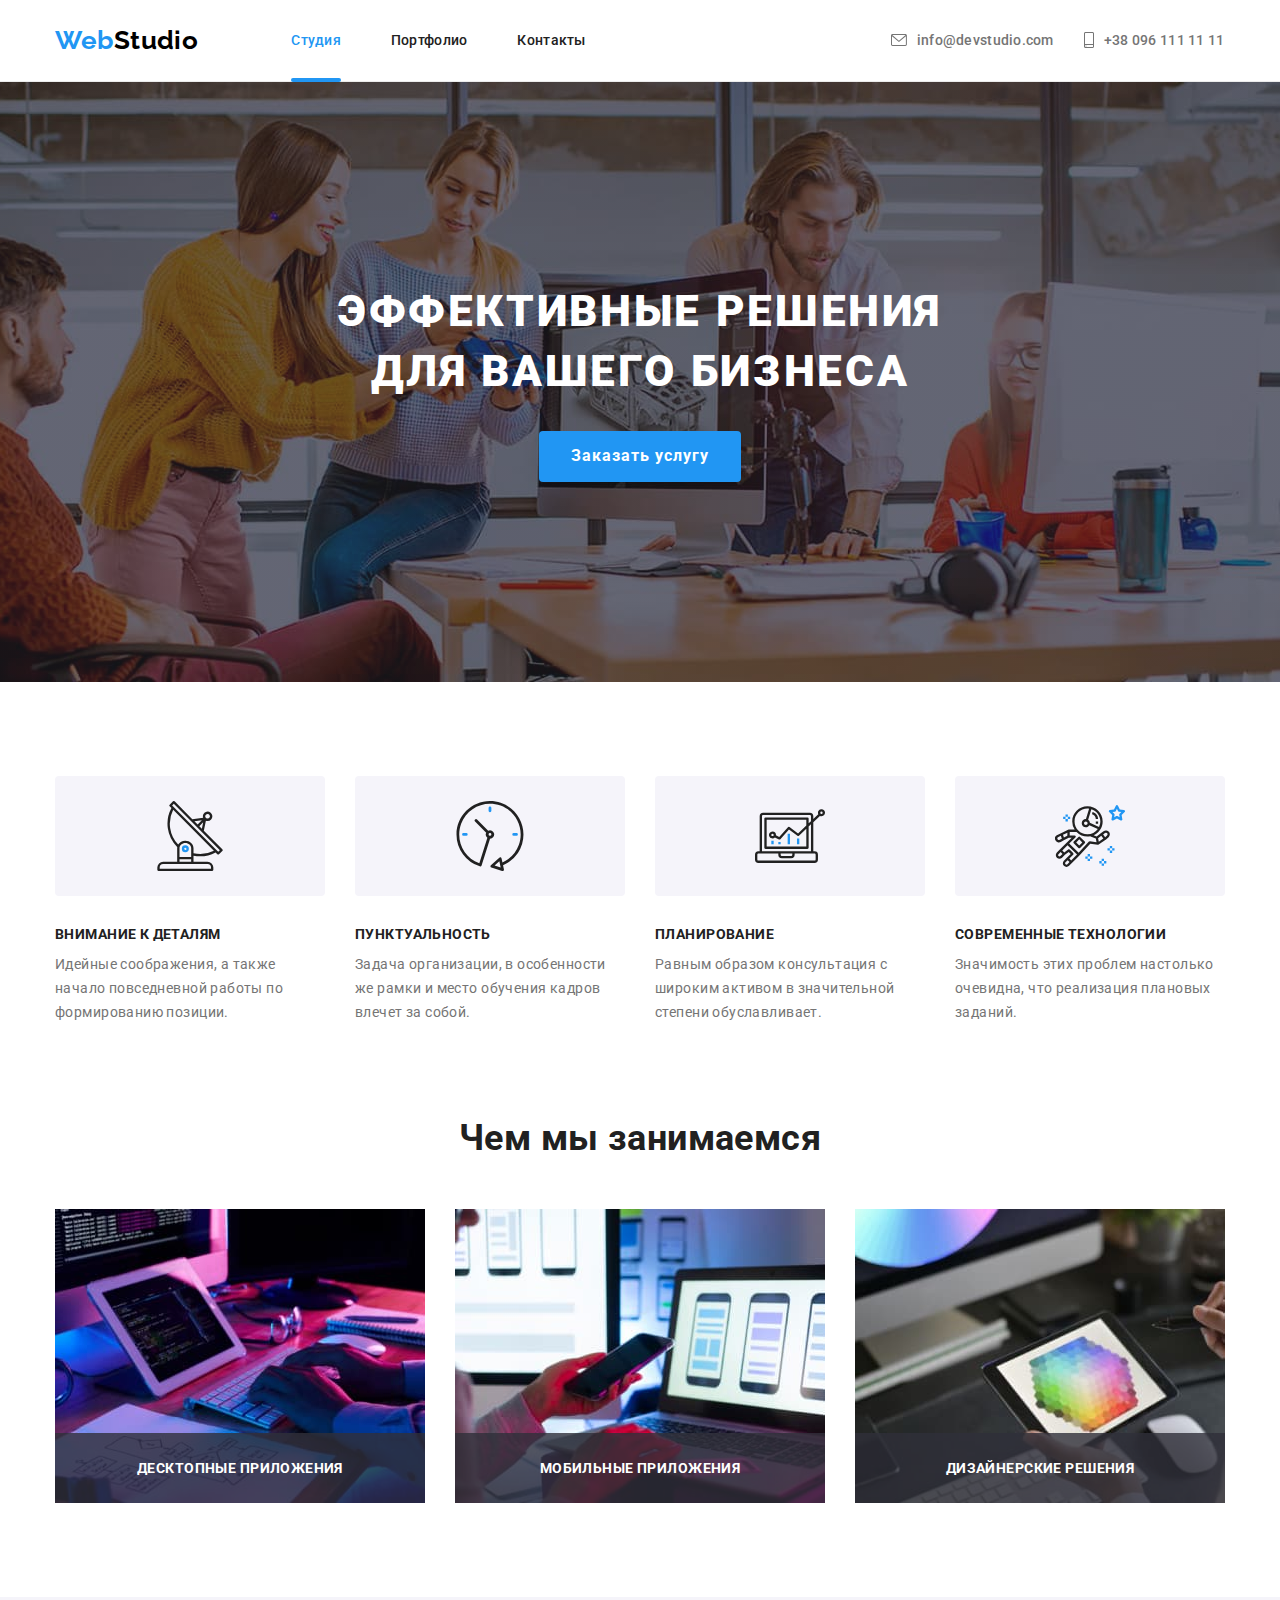
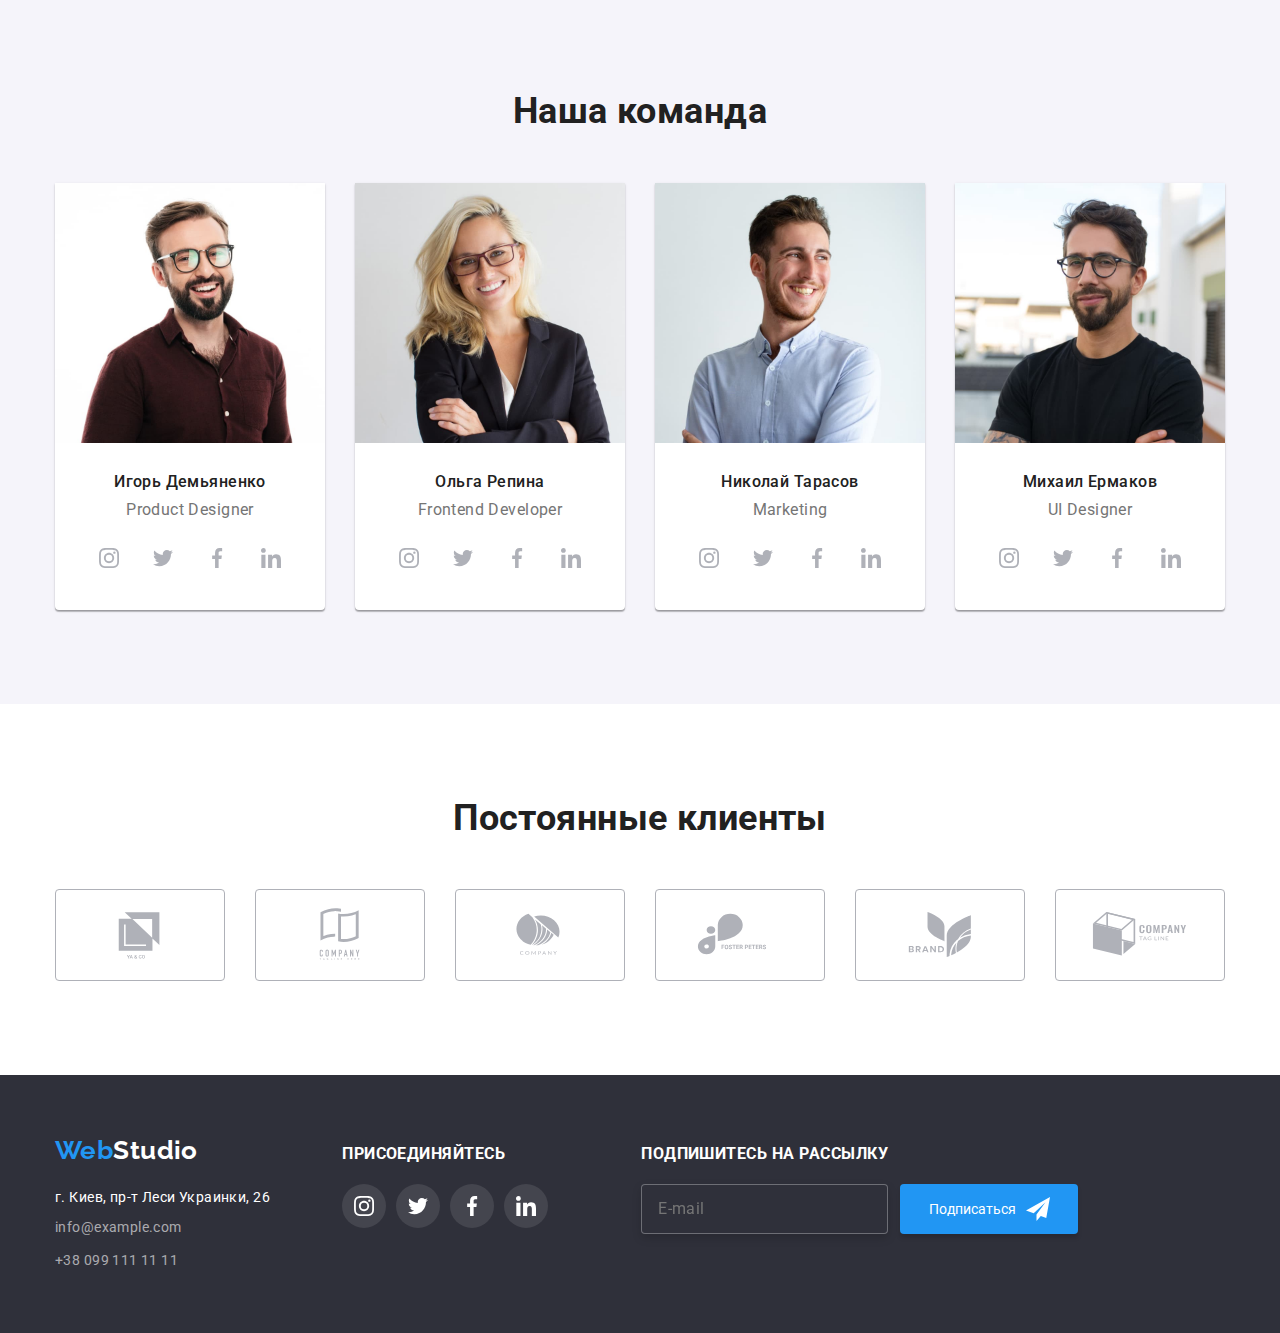
==== index.html @ 21595db0 "Додано розмітку і оформлення форм" ====
<!DOCTYPE html>
<html lang="en">

<head>
    <meta charset="UTF-8">
    <meta http-equiv="X-UA-Compatible" content="IE=edge">
    <meta name="viewport" content="width=device-width, initial-scale=1.0">
    <title>WebStudio</title>
    <link rel="preconnect" href="https://fonts.googleapis.com">
    <link rel="preconnect" href="https://fonts.gstatic.com" crossorigin>
    <link
        href="https://fonts.googleapis.com/css2?family=Raleway:wght@700&family=Roboto:wght@400;500;700;900&display=swap"
        rel="stylesheet">

    <link rel="stylesheet" href="https://cdn.jsdelivr.net/npm/modern-normalize@1.1.0/modern-normalize.min.css" />
    <link rel="stylesheet" href="./css/styles.css">
</head>

<body>
    <header class="page-heder">
        <div class="container heder">
            <nav class="main-nav">
                <a class="logo" href="./index.html" aria-label="Посилання на студію" lang="en">Web<span
                        class="studio">Studio</span></a>
                <ul class="site-nav list">
                    <li class="item studio-hover">
                        <a href="./index.html" class="link current">Студия</a>
                    </li>
                    <li class="item"><a href="./portfolio.html" class="link">Портфолио</a></li>
                    <li class="item"><a href="" class="link">Контакты</a></li>
                </ul>
            </nav>
            <div class="heder-contacts">
                <ul class="contacts list">
                    <li class="item contacts-item">
                        <div class="contact-mail">
                        <a href="mailto:info@devstudio.com" class="contacts-link">
                            <svg class="envelope" width="16" height="12">
                                <use href="./images/icons.svg#icon-envelope"></use>
                            </svg>info@devstudio.com
                        </a>
                        </div>
                     
                    </li>
                    <li class="item contacts-item">
                        <div class="contakt-phone">
                         <a href="tel:+380961111111" class="contacts-link">
                            <svg class="smartphone" width="10" height="16">
                                <use href="./images/icons.svg#icon-smartphone"></use>
                            </svg> +38 096 111 11 11
                         </a>
                        </div>
                        
                    </li>
                </ul>
            </div>
        </div>
    </header>

    <main>
        <section class="hero overlay">
            <div class="container ">
                <h1 class="hero-title">Эффективные решения для вашего бизнеса </h1>
                <button  class="hero-button" type="button" data-modal-open>Заказать услугу </button>
            </div>
        </section>
        <section class="section specialty">
            <div class="container specialty-conteiner">
                <h2 class="section-title h-hidden"> Основные критерии</h2>
                <ul class="list specialty-list">
                    <li class="specialty-item icon-antenna ">
                        <div class="specialty-icon">
                            <svg width="70" height="70">
                                <use href="./images/icons.svg#icon-antenna"></use>
                            </svg>
                        </div>
                        <h3 class="h-title">Внимание к деталям</h3>
                        <p class="p-text">Идейные соображения, а также начало повседневной работы по формированию
                            позиции.</p>
                    </li>
                    <li class="specialty-item icon-clock">
                        <div class="specialty-icon">
                            <svg width="70" height="70">
                                <use href="./images/icons.svg#icon-clock"></use>
                            </svg>
                        </div>
                        <h3 class="h-title">Пунктуальность</h3>
                        <p class="p-text">Задача организации, в особенности же рамки и место обучения кадров влечет за
                            собой.</p>
                    </li>
                    <li class="specialty-item icon-diagram">
                        <div class="specialty-icon">
                            <svg width="70" height="70">
                                <use href="./images/icons.svg#icon-diagram"></use>
                            </svg>
                        </div>
                        <h3 class="h-title">Планирование</h3>
                        <p class="p-text">Равным образом консультация с широким активом в значительной степени
                            обуславливает.</p>
                    </li>
                    <li class="specialty-item icon-astronaut">
                        <div class="specialty-icon">
                            <svg width="70" height="70">
                                <use href="./images/icons.svg#icon-astronaut"></use>
                            </svg>
                        </div>
                        <h3 class="h-title">Современные технологии</h3>
                        <p class="p-text">Значимость этих проблем настолько очевидна, что реализация плановых заданий.
                        </p>
                    </li>
                </ul>
            </div>
        </section>
        <section class="section ">
            <div class="container">
                <h2 class="section-title">Чем мы занимаемся</h2>
                <ul class="list img-list ">
                    <li class="img-item ">
                        <img class="img-label" src="./images/box1.jpg" alt="отображена работа над файлом-html" width="370">
                        <p class="label-text"> Десктопные приложения</p>
                    </li>
                    <li class="img-item ">
                        <img class="img-label" src="./images/box2.jpg"
                            alt="отображена работа с гаджетами (телефон+ноутбук)" width="370">
                        <p class="label-text"> Мобильные приложения</p>
                       
                    </li>
                    <li class="img-item ">
                        <img class="img-label" src="./images/box3.jpg" alt="на планшете отображена палитра тонов" width="370">
                        <p class="label-text"> Дизайнерские решения</p>
                    </li>
                </ul>
            </div>
        </section>
        <section class="section team">
            <div class="container">
                <h2 class="section-title">Наша команда </h2>
                <ul class="list team-list card-set">
                    <li class="team-item card-set-item">
                        <img class="team-img" src="./images/ИгорьДемьяненко.jpg" alt="team member card 1 " width="270">
                        <div class="team-card-name">
                            <h3 class="team-title">Игорь Демьяненко</h3>
                            <p class="team-text" lang="en">Product Designer</p>
                            <ul class="social-media list">
                                <li class="list social-media-item">
                                    <a class="social-media-link " href="" target="_blank" rel="noopener noreferrer" aria-label="instagram">
                                        <svg class="social-media-icon" width="20" height="20">
                                            <use href="./images/icons.svg#icon-instagram"></use>
                                        </svg>
                                    </a>
                            
                                </li>
                                <li class="list social-media-item">
                                    <a class="social-media-link " href="" target="_blank" rel="noopener noreferrer" aria-label="twitter">
                                        <svg class="social-media-icon" width="20" height="20">
                                            <use href="./images/icons.svg#icon-twitter"></use>
                                        </svg>
                                    </a>
                            
                                </li>
                                <li class="list social-media-item">
                                    <a class="social-media-link " href="" target="_blank" rel="noopener noreferrer" aria-label="facebook">
                                        <svg class="social-media-icon" width="20" height="20">
                                            <use href="./images/icons.svg#icon-facebook"></use>
                                        </svg>
                                    </a>
                                </li>
                                <li class="list social-media-item">
                                    <a class="social-media-link " href="" target="_blank" rel="noopener noreferrer" aria-label="linkedin">
                                        <svg class="social-media-icon" width="20" height="20">
                                            <use href="./images/icons.svg#icon-linkedin"></use>
                                        </svg>
                                    </a>
                                </li>
                            </ul>
                        </div>

                    </li>
                    <li class="team-item card-set-item">
                        <img class="team-img" src="./images/ОльгаРепина.jpg" alt="team member card 2" width="270">
                        <div class="team-card-name">
                            <h3 class="team-title">Ольга Репина</h3>
                            <p class="team-text" lang="en">Frontend Developer</p>
                            <ul class="social-media list">
                                <li class="list social-media-item">
                                    <a class="social-media-link " href="" target="_blank" rel="noopener noreferrer" aria-label="instagram">
                                        <svg class="social-media-icon" width="20" height="20">
                                            <use href="./images/icons.svg#icon-instagram"></use>
                                        </svg>
                                    </a>
                            
                                </li>
                                <li class="list social-media-item">
                                    <a class="social-media-link " href="" target="_blank" rel="noopener noreferrer" aria-label="twitter">
                                        <svg class="social-media-icon" width="20" height="20">
                                            <use href="./images/icons.svg#icon-twitter"></use>
                                        </svg>
                                    </a>
                            
                                </li>
                                <li class="list social-media-item">
                                    <a class="social-media-link " href="" target="_blank" rel="noopener noreferrer" aria-label="facebook">
                                        <svg class="social-media-icon" width="20" height="20">
                                            <use href="./images/icons.svg#icon-facebook"></use>
                                        </svg>
                                    </a>
                                </li>
                                <li class="list social-media-item">
                                    <a class="social-media-link " href="" target="_blank" rel="noopener noreferrer" aria-label="linkedin">
                                        <svg class="social-media-icon" width="20" height="20">
                                            <use href="./images/icons.svg#icon-linkedin"></use>
                                        </svg>
                                    </a>
                                </li>
                            </ul>
                        </div>

                    </li>
                    <li class="team-item card-set-item">
                        <img class="team-img" src="./images/НиколайТарасов.jpg" alt="team member card 3" width="270">
                        <div class="team-card-name">
                            <h3 class="team-title">Николай Тарасов</h3>
                            <p class="team-text" lang="en">Marketing</p>
                            <ul class="social-media list">
                                <li class="list social-media-item">
                                    <a class="social-media-link " href="" target="_blank" rel="noopener noreferrer" aria-label="instagram">
                                        <svg class="social-media-icon" width="20" height="20">
                                            <use href="./images/icons.svg#icon-instagram"></use>
                                        </svg>
                                    </a>
                            
                                </li>
                                <li class="list social-media-item">
                                    <a class="social-media-link " href="" target="_blank" rel="noopener noreferrer" aria-label="twitter">
                                        <svg class="social-media-icon" width="20" height="20">
                                            <use href="./images/icons.svg#icon-twitter"></use>
                                        </svg>
                                    </a>
                            
                                </li>
                                <li class="list social-media-item">
                                    <a class="social-media-link " href="" target="_blank" rel="noopener noreferrer" aria-label="facebook">
                                        <svg class="social-media-icon" width="20" height="20">
                                            <use href="./images/icons.svg#icon-facebook"></use>
                                        </svg>
                                    </a>
                                </li>
                                <li class="list social-media-item">
                                    <a class="social-media-link " href="" target="_blank" rel="noopener noreferrer" aria-label="linkedin">
                                        <svg class="social-media-icon" width="20" height="20">
                                            <use href="./images/icons.svg#icon-linkedin"></use>
                                        </svg>
                                    </a>
                                </li>
                            </ul>
                        </div>

                    </li>
                    <li class="team-item card-set-item">
                        <img class="team-img" src="./images/МихаилЕрмаков.jpg" alt="team member card 4" width="270">
                        <div class="team-card-name">
                            <h3 class="team-title">Михаил Ермаков</h3>
                            <p class="team-text" lang="en">UI Designer </p>
                            <ul class="social-media list">
                                <li class="list social-media-item">
                                    <a class="social-media-link " href="" target="_blank" rel="noopener noreferrer" aria-label="instagram">
                                        <svg class="social-media-icon" width="20" height="20">
                                            <use href="./images/icons.svg#icon-instagram"></use>
                                        </svg>
                                    </a>
                            
                                </li>
                                <li class="list social-media-item">
                                    <a class="social-media-link " href="" target="_blank" rel="noopener noreferrer" aria-label="twitter">
                                        <svg class="social-media-icon" width="20" height="20">
                                            <use href="./images/icons.svg#icon-twitter"></use>
                                        </svg>
                                    </a>
                            
                                </li>
                                <li class="list social-media-item">
                                    <a class="social-media-link " href="" target="_blank" rel="noopener noreferrer" aria-label="facebook">
                                        <svg class="social-media-icon" width="20" height="20">
                                            <use href="./images/icons.svg#icon-facebook"></use>
                                        </svg>
                                    </a>
                                </li>
                                <li class="list social-media-item">
                                    <a class="social-media-link " href="" target="_blank" rel="noopener noreferrer" aria-label="linkedin">
                                        <svg class="social-media-icon" width="20" height="20">
                                            <use href="./images/icons.svg#icon-linkedin"></use>
                                        </svg>
                                    </a>
                                </li>
                            </ul>
                        </div>

                    </li>
                </ul>
            </div>
        </section>
        <section class="section">
            <div class="container">
                <h2 class="section-title title-clients">Постоянные клиенты</h2>
                <ul class="clients">
                    <li class="list clients-items">
                        <svg class="clients-icon" width="106" height="60">
                            <use href="./images/icons.svg#icon-logo"></use>
                        </svg>
                    </li>
                    <li class="list clients-items">
                        <svg class="clients-icon" width="106" height="60">
                            <use href="./images/icons.svg#icon-logo-1"></use>
                        </svg>
                    </li>
                    <li class="list clients-items">
                        <svg class="clients-icon" width="106" height="60">
                            <use href="./images/icons.svg#icon-logo-2"></use>
                        </svg>
                    </li>
                    <li class="list clients-items">
                        <svg class="clients-icon" width="106" height="60">
                            <use href="./images/icons.svg#icon-logo-3"></use>
                        </svg>
                    </li>
                    <li class="list clients-items">
                        <svg class="clients-icon" width="106" height="60">
                            <use href="./images/icons.svg#icon-logo-4"></use>
                        </svg>
                    </li>
                    <li class="list clients-items">
                        <svg class="clients-icon" width="106" height="60">
                            <use href="./images/icons.svg#icon-logo-6"></use>
                        </svg>
                    </li>
                </ul>
            </div>
        
        </section>
    </main>
    <footer class="page-footer">
        <div class="container container-footer">
            <div class="address-container">
                <a class="logo footer-logo" href="./index.html" aria-label="Посилання на студію" lang="en">Web<span
                        class="footer-studio">Studio</span></a>
                <address class="address-text">
                    <div class="address-box">
                        <ul class="list">
                            <li class="google-address">
                                <a href="https://www.google.com.ua/maps/place/бул.+Леси+Украинки,+26,+Киев,+Украина"
                                    class="address-link">г.
                                    Киев, пр-т Леси
                                    Украинки, 26</a>
                            </li>
                            <li class="mail-adress"><a href="mailto:info@example.com " class="link-footer">info@example.com</a>
                            </li>
                            <li class="tel-number"><a href="tel:+380991111111" class="link-footer"> +38 099 111 11 11 </a></li>
                        </ul>
                    </div>
                
                </address>
            </div>
           
            <div class="social">
                <h3 class="title">присоединяйтесь</h3>
                <ul class="social-media list">
                    <li class="list social-media-item">
                        <a class="social-media-link social-footer link" href="" target="_blank" rel="noopener noreferrer" aria-label="instagram">
                            <svg class="social-icon" width="20" height="20">
                                <use href="./images/icons.svg#icon-instagram"></use>
                            </svg>
                        </a>
                
                    </li>
                    <li class="list social-media-item">
                        <a class="social-media-link social-footer link" href="" target="_blank" rel="noopener noreferrer" aria-label="twitter">
                            <svg class="social-icon" width="20" height="20">
                                <use href="./images/icons.svg#icon-twitter"></use>
                            </svg>
                        </a>
                
                    </li>
                    <li class="list social-media-item">
                        <a class="social-media-link social-footer link" href="" target="_blank" rel="noopener noreferrer" aria-label="facebook">
                            <svg class="social-icon" width="20" height="20">
                                <use href="./images/icons.svg#icon-facebook"></use>
                            </svg>
                        </a>
                    </li>
                    <li class="list social-media-item">
                        <a class="social-media-link social-footer link" href="" target="_blank" rel="noopener noreferrer" aria-label="linkedin">
                            <svg class="social-icon" width="20" height="20">
                                <use href="./images/icons.svg#icon-linkedin"></use>
                            </svg>
                        </a>
                    </li>
                </ul>
            
            </div>

            <div class="subscription">
            <div class="input-mail">
                <h3 class="e-mail-input"> Подпишитесь на рассылку</h3>
                <label  for="email"></label>
                <input class="mail-in" type="email" placeholder="E-mail">
            </div>
            <button class="btn-send" type="submit">Подписаться<svg class="svg-send" width="24" height="24">
                    <use href="./images/icons.svg#icon-icon-send"></use>
                </svg></button>
            </div>
            </div>
           
       
    </footer>

    <!--модальне вікно-->
    <div class="backdrop is-hidden" data-modal>
        <div class="modal">
            <button  class="modal-close-btn" type="button" data-modal-close>
                <svg class="close-btn" width="11" height="11">
                    <use href="./images/icons.svg#icon-close"></use>
                </svg>
            </button>

            <form class="application_form">
             <strong class="slogan">Оставьте свои данные, мы вам перезвоним</strong>
             <div class="contact_box">
                <div class="name data">
                    <label class="text-label" for="name" >Имя</label>
                    <input class="inputs" type="text" name="name" id="name">
                    <svg class="contacts-svg" width="12px" height="12px">
                        <use href="./images/icons.svg#icon-vector-name"></use>
                    </svg>
                </div>
                <div class="tel data">
                    <label class="text-label" for="tel">Телефон</label>
                    <input class="inputs" type="tel" name="phone_number" id="tel">
                    <svg class="contacts-svg" width="13px" height="13px">
                        <use href="./images/icons.svg#icon-vector-tel"></use>
                    </svg>
                </div>
                <div class="email data">
                    <label class="text-label" for="email">Почта</label>
                    <input class="inputs" type="email" name="email" id="email">
                    <svg class="contacts-svg" width="15px" height="12px">
                        <use href="./images/icons.svg#icon-vector-mail"></use>
                    </svg>
                </div>
                <div class="coment data">
                    <label class="text-label" for="coment">Комментарий</label>
                    <textarea class="inputs input-coment" type="text" name="coment" id="coment" cols="0" rows="0" placeholder="Введите текст"></textarea>
                </div>
             </div>
            
            <div class="checkbox">
            <input class="checkbox-input visually-hidden" type="checkbox" 
                   name="checkbox" id="checkbox" checked>
            <span class="checkbox-custom">
            <svg class="checkbox-icon" width="11px" height="8px" >
                <use href="./images/icons.svg#icon-vector-check"></use>
            </svg>
            </span>
            <label class="text-check" for="checkbox">Соглашаюсь с рассылкой и принимаю 
                          <a class="check-link" href="">Условия договора</a> 
            </label>
            </div>
             
             <button class="button-submit" type="submit">Отправить</button>
            </form>
                
            
        </div>
    </div>

    <script src="./js/modal.js"></script>
</body>

</html>
---- css/styles.css ----
/*цвет основного текста #212121*/
/*цвет вторичного текста #757575;*/
/* цвет кнопок акцент #2196F3*/
/* цвет белый, герой, кнопки #FFFFFF*/

:root {
    --primary-text-color: #757575;
    --title-text-color: #212121;
    --accent-color: #2196F3;
    --background-site-color:#E5E5E5;
    --background-heder-color: #FFFFFF;
    --footer-color:#2F303A;
    --background-section-color: #F5F4FA;
    --color-contacts-address: rgba(255, 255, 255, 0.6);
    --color-logo-Studio: #000000;
    --hover-hero-button-color:#188CE8;
    --portfolio-card-title-color:#EEEEEE;
    --icon-color:#AFB1B8;
    --items: 4;
    --indent: 30px;
    --hero-color:#C4C4C4;
    --background-label-color: rgba(47, 48, 58, 0.8 );

    --anim-slow: 250ms cubic-bezier(0.4, 0, 0.2, 1);
}


 /*Body*/

body {
    color:var(--primary-text-color);
    font-family: Roboto, sans-serif; 
    letter-spacing: 0.03em;
    font-size: 14px;
}
/*reset*/

h1, h2, h3, p{
 margin: 0;
}
.list {
    list-style: none;
    margin: 0;
    padding: 0;
}
img {
    display: block;
    max-width: 100%;
    height: auto;
}

/*сітка із застосуванням flex-box*/

.card-set {
    display: flex;
    flex-wrap: wrap;
    margin: calc(-1 * var(--indent) / 2);
}

.card-set-item {
    flex-basis: calc((100% - var(--indent) * var(--items)) / var(--items));
    margin: calc(var(--indent) / 2);
    transition: box-shadow var(--anim-slow);
}

a {
    text-decoration: none;
    transition: box-shadow var(--anim-slow);
}

.container {
    width: 1200px;
    padding-left: 15px;
    padding-right: 15px;
    margin-left: auto;
    margin-right: auto;
}

/* visually-hidden hide elements */
.visually-hidden {
    position: absolute;
    white-space: nowrap;
    width: 1px;
    height: 1px;
    overflow: hidden;
    border: 0;
    padding: 0;
    clip: rect(0 0 0 0);
    clip-path: inset(50%);
    margin: -1px;
}

/*heder*/
.page-heder {
    border-bottom: 1px solid #ECECEC;  
    display: block;
}
/*nav*/
.heder, .main-nav {
    display: flex;
    align-items: center;
    justify-content: center;
}

.logo {
    font-family: Raleway, sans-serif;
    font-weight: 700;
    font-size: 26px;
    line-height: 1.2;
    color: var(--accent-color);
    padding-top:  24px;
    padding-bottom: 24px;

    transition: color var(--anim-slow);

}
.studio {
    color: var(--color-logo-Studio);
}

.logo:hover, 
.logo:focus {
color: var(--accent-color);
}

.site-nav, .contacts {
    display: flex;
    align-items: center;
}

.site-nav {
    margin-left: 93px;
    flex-basis: 294px;
}
.site-nav .link,
.contacts .contacts-link{
display: flex;
align-items: center;
justify-content: center;
padding-top: 32px;
padding-bottom: 32px;
font-weight: 500;
font-size: 14px;
line-height: 1.2;
letter-spacing: 0.02em;
}

.site-nav .link{
color: var(--title-text-color);
} 

.site-nav .item:not(:last-child)
{margin-right: 50px;
}

.site-nav .link.current,
.site-nav a:hover,
.site-nav a:focus {
color: var(--accent-color);
}

.studio-hover{
    display: flex;
    align-items: center;
    color: var(--accent-color);
    position: relative;
}

.studio-hover::after {
    display: inline-block;
    position: absolute;
    content: "";
    bottom: -1px;
    left: 0;
    border-radius: 2px;
    width: 100%;
    height: 4px;
    background-color: var(--accent-color);
}


.heder-contacts {
    display: flex;
    align-items: center;
}
.contacts {
    margin-left: 305px;
  
}


.contacts .item:not(:last-child){
margin-right: 30px;
}

.contacts-link {
    color: var(--primary-text-color);

    transition: color var(--anim-slow);
}

.contacts-link:hover,
.contacts-link:focus
 {
    color:var(--accent-color);
}

.envelope,
.smartphone {
    margin-right: 10px;
    fill: currentColor;
}

/*main*/

/*section*/
.section {
    margin: 0px; 
    padding-top: 94px;
    padding-bottom: 94px;
}

/*hero section*/

.hero { 
   background-color: var(--hero-color);
   text-align: center;
   padding: 200px 0;
}
   .overlay{ 
   max-width: 1600px;
   margin-left: auto;
   margin-right: auto;
   background-image: linear-gradient(rgba(47, 48, 58, 0.4), rgba(47, 48, 58, 0.4)),url(../images/img-hero/Img-hero.jpg); 
   background-repeat:no-repeat;
   background-position: center;
   background-size:cover;

}

.hero-title {
    color: var(--background-heder-color);
    font-weight: 900;
    font-size: 44px;
    line-height: 1.36;
    letter-spacing: 0.06em;
    text-transform: uppercase;
    width: 696px;
    margin-left: 237px;
   } 

.hero-button {
    color: var(--background-heder-color);
    background-color: var(--accent-color);
    border: 0;
    font-weight: 700;
    font-size: 16px;
    line-height: 1.9;
    letter-spacing: 0.06em;
    cursor: pointer;
    font-family: inherit;
    border-radius: 4px;
    padding: 10px 32px;
    margin-top: 30px;
    box-shadow: 0px 4px 4px rgba(0, 0, 0, 0.15);

    transition: color var(--anim-slow), background-color var(--anim-slow);
    
}

.hero-button:hover,
.hero-button:focus {
 background-color: var(--hover-hero-button-color);
 color: var(--background-heder-color);
}
/*section #2*/
.specialty {
    padding-bottom: 0;
}
.specialty-list {
    display: flex;
}
.specialty-icon{
 content: "";
 height: 120px;
 margin-bottom: 30px;
 display: flex;
 align-items: center;
 justify-content: center;
 background-size: contain;
 background-repeat: no-repeat;
 background-position: center;
 background-color: var(--background-section-color);
 border-radius: 4px;
}

.specialty-list .specialty-item:not(:last-child),
.img-list .img-item:not(:last-child) {
    margin-right: 30px;
}

.specialty-item {
    flex-basis: 270px;
}

.section-title{
    font-weight: 700;
    font-size: 36px;
    line-height: 1.14;
    text-align: center;
    margin-bottom: 50px;
}

.h-hidden {
    display: none;
    opacity: 0;
}

.h-title {
    font-weight: 700;
    font-size: 14px;
    line-height: 1.2;
    text-transform: uppercase;
    margin-bottom: 10px;
}
.section-title, .h-title, 
.team-title {
    color: var(--title-text-color);
}

.p-text {
    font-size: 14px;
    line-height: 1.71;
}

/*section#3*/

.img-list {
    display: flex;
    align-items: center; 
}
 .img-item{
    position: relative;
}

.label-text {
    position: absolute;
    bottom: 0;
    padding: 27px 0;
    width: 100%;
    font-weight: 700;
  
    text-align: center;
    letter-spacing: 0.03em;
    text-transform: uppercase;
    color: var(--background-heder-color);  
    background-color: var(--background-label-color);
}

/*section team*/

.team {
 background-color: var(--background-section-color);
}
.team-list {
    flex-basis: 270px;

}
.team-item {
    box-shadow: 0px 1px 3px rgba(0, 0, 0, 0.12), 0px 1px 1px rgba(0, 0, 0, 0.14), 0px 2px 1px rgba(0, 0, 0, 0.2);
    border-radius: 0px 0px 4px 4px;
    background-color: var(--background-heder-color);
}

.team-card-name {
    padding: 30px 0;
    text-align: center;
}

.team-title {
    font-weight: 500;
    font-size: 16px;
    line-height: 1.18;
    margin-bottom: 10px;
}

.team-text {
    font-size: 16px;
    line-height: 1.18; 
    margin-bottom: 16px;
}

.social-media {
 display: flex;
 justify-content: center;
}

.social-media-item:not(:last-child){
margin-right: 10px;
}

.social-media-link{
    display: flex;
    align-items: center;
    justify-content: center;
    width: 44px;
    height: 44px;
    border-radius: 50%;
    color: var(--icon-color);
    background-color: var(--background-heder-color);

    transition: color var(--anim-slow), background-color var(--anim-slow);
}

.social-media-link:hover,
.social-media-link:focus
 {
    color: var(--background-heder-color);
    background-color: var(--accent-color);
}

.social-media-icon {
    fill: currentColor;
}


/*clients*/
.title-clients {
    margin-bottom: 50px;
}

.clients {
    display: flex;
    justify-content: center;
    margin: 0;
    padding: 0;
}

.clients-items {
    display: flex;
    justify-content: center;
    align-items: center;
   border: 1px solid var(--icon-color);
   border-radius: 4px;
   width: 170px;
   height: 92px;
   color: var(--icon-color);  
   transition: color var(--anim-slow), border var(--anim-slow);
}

.clients-items:hover,
.clients-items:focus{
border: 1px solid var(--accent-color);
color: var(--accent-color);
}

.clients-items:not(:last-child) {
    margin-right: 30px;
}

.clients-icon{
    margin: 16px, 32px;
    fill: currentColor;
}


/*footer*/

footer {
    background: var(--footer-color);
   }

.page-footer {
 display: block;
 padding-top: 60px;
 padding-bottom: 60px;
}
.container-footer {
    display: flex;
    align-items: baseline;
}
.address-container {
    margin-right: 72px;

}

.address-text {
font-size: 14px;
line-height: 1.71;
font-style: normal;
margin-top: 20px;
}

.address-link {
    color: var(--background-heder-color);
}
.google-address {
    margin-bottom: 6px;
}
.link, .link-footer {
    color: var(--color-contacts-address);

    transition: color var(--anim-slow);
}

.link:hover,
.link:focus {
    color: var(--accent-color);
}

.footer-studio {
    color: var(--background-heder-color);
}

.mail-adress {
    margin-bottom: 9px;
}

.social {
    display: flex;
    flex-direction: column;
}

.title, .e-mail-input {
font-weight: 700;
color: var(--background-heder-color);
margin-bottom: 20px;
line-height: 1.14;
letter-spacing: 0.03em;
text-transform: uppercase;
}

.social-footer {
    background-color: rgba(255, 255, 255, 0.1);
    
    transition: background-color var(--anim-slow);
}

.social-icon {
    fill: var(--background-heder-color);    
}

.subscription{
    display: flex;
    align-items: flex-end;
    justify-content: center;
    width: 570;

}
.input-mail{
    display: flex;
    flex-direction: column;
    margin-left: 93px;
}

.mail-in{
    box-sizing: border-box;
    border: 1px solid rgba(255, 255, 255, 0.3);
    filter: drop-shadow(0px 4px 4px rgba(0, 0, 0, 0.15));
     border-radius: 4px;
   
    height: 50px;
    background-color: var(--footer-color);
    font-size: 16px;
    line-height: 1.25;
    display: flex;
    align-items: center;
    letter-spacing: 0.03em;
    padding: 15px 16px 15px 16px;
    color: rgba(255, 255, 255, 0.6);
}

.btn-send{
   display: flex;
   align-items: center;
   justify-content: center;
   
    height: 50px;
    margin-left: 12px;
    padding:  10px 28px 10px 29px;
    border: 0;
    background-color: var(--accent-color);
    color: var(--background-heder-color);
    box-shadow: 0px 4px 4px rgba(0, 0, 0, 0.15);
    border-radius: 4px;
}
.svg-send{
    margin-left: 10px;
}
/*portfolio*/

/*стилизація списку кнопок*/

.button-list{
display: flex;
margin-bottom: 34px;
justify-content: center;

}

.button-item:not(:last-child) {
margin-right: 8px;
}

.filter-button {
   background-color: var(--background-section-color);
    color: var(--title-text-color);   
    font-family: inherit;
    font-weight: 500;
    font-size: 16px;
    line-height: 1.6;
    text-align: center;
    border-radius: 4px;
    padding: 6px 22px;
    border: none;

    transition: color var(--anim-slow), background-color var(--anim-slow), box-shadow var(--anim-slow);
   }

.filter-button.current,
.filter-button:hover,
.filter-button:focus{
    background-color: var(--accent-color);
    color: var(--background-heder-color);
    box-shadow: 0px 3px 1px rgba(0, 0, 0, 0.1), 
    0px 1px 2px rgba(0, 0, 0, 0.08), 
    0px 2px 2px rgba(0, 0, 0, 0.12);
   }

/*about portfolio cards*/


   .portfolio-card {
       --items: 3;
   }
   .card-set-item{
    transition: box-shadow var(--anim-slow);
   }
   .card-set-item:hover,
   .card-set-item:focus {
    
    box-shadow: 0px 1px 1px rgba(0, 0, 0, 0.12), 
    0px 4px 4px rgba(0, 0, 0, 0.06), 
     1px 4px 6px rgba(0, 0, 0, 0.16);
   }

   .card-title {
    background-color: var(--background-heder-color);
    border: 1px solid var(--portfolio-card-title-color);
    border-top: none;
   }

  .card-name {
    padding: 20px 24px;
  }
.portfolio-title {
    font-weight: 700;
    font-size: 18px;
    line-height: 2;
    letter-spacing: 0.06em;
    color: var(--title-text-color);
    margin-bottom: 4px;
}

.portfolio-text {
    font-size: 16px;
    line-height: 1.8;
    color: var(--primary-text-color);
 }

 .portfolio-item {
    position: relative;
    overflow: hidden;
 }

.portfolio-overlay {
    position: absolute;
    top: 0;
    left: 0;
    transform: translateY(100%);
    width: 100%;
    height: 100%;
    display: flex;
    align-items: center;
    justify-content: center;
    padding: 63px 24px;
    background-color: rgba(33, 150, 243, 0.9);
    transition: transform var(--anim-slow);
}

.portfolio-desc {
    font-size: 18px;
    line-height: 1.56;
    letter-spacing: 0.03em;
    color: var(--background-heder-color);
    
}

.portfolio-card-img:hover .portfolio-overlay {
transform: translateY(0);
}

   /*модальне вікно*/
   .backdrop {
    position: fixed;
    top: 0;
    left: 0;
    width: 100%;
    height: 100%;

    background-color: rgba(0, 0, 0, 0.2);
    opacity: 1;
    visibility: visible;
    pointer-events: initial;

    transition: opacity var(--anim-slow),
                visibility var(--anim-slow);
    z-index: 1000;

   }

   .backdrop.is-hidden {
       opacity: 0;
       visibility: hidden;
       pointer-events: none;
   }

   .modal {
    position: absolute;
    top: 50%;
    left: 50%;
    transform: translate(-50%, -50%);

    width: 528px;
    min-height: 581px;

    background-color: var(--background-heder-color);
    box-shadow: 0px 1px 3px rgba(0, 0, 0, 0.12), 0px 1px 1px rgba(0, 0, 0, 0.14), 0px 2px 1px rgba(0, 0, 0, 0.2);
    border-radius: 4px;
   }

   .modal-close-btn {
    position: absolute;
    top: 0;
    right: 0;

    display: flex;
    align-items: center;
    justify-content: center;

    margin-top: 8px;
    margin-right: 8px;

    padding: 0;
    width: 30px;
    height: 30px;

    background-color: var(--background-heder-color);
    border: 1px solid rgba(0, 0, 0, 0.1);
    border-radius: 50%;
    cursor: pointer;
    transition: color var(--anim-slow);
   }
 .modal-close-btn:hover,
  .modal-close-btn:focus {
  color: var(--accent-color);
  }
   .close-btn {
    fill: currentColor;
   }

   /*стилізація форми*/

   .application_form {
     padding: 40px;

   }
   .slogan{
    display: flex;
    margin-bottom: 12px;
    font-weight: 700;
    font-size: 20px;
    line-height: 1.15;
    text-align: center;
    letter-spacing: 0.03em;
    color: var(--title-text-color);
   }
   .name, .tel, .email, .coment {
    display: flex;
    flex-direction: column;
   }

   .data:not(:last-child){
    margin-bottom: 10px;
   }
   .contact_box {
       margin-bottom: 20px;
   }
   .checkbox {
    display: inline-block;
    margin-bottom: 30px;
   }

   .data{
    position: relative;
   }

   .contacts-svg {
    display: flex;
    position: absolute;
    bottom: 0;
    left: 0;
    margin: 15px 14px;
    cursor: pointer;
    transform: fill var(--anim-slow)
   }
   
   .inputs{
    border: 1px solid rgba(33, 33, 33, 0.2);
    border-radius: 4px;
    padding: 12px 42px;
    cursor: pointer;
    outline: transparent;
    transform: border-color var(--anim-slow), fill var(--anim-slow)
   }
   
.inputs:focus,
.inputs:hover {
border: 1px solid var(--accent-color)
}

.inputs:focus + .contacts-svg,
.inputs:hover + .contacts-svg{
 fill: var(--accent-color);

 
 }

 .text-label{
    font-size: 12px;
     line-height: 1.16;
     letter-spacing: 0.01em;
 }
.text-check{
   font-size: 14px;
    line-height: 1.71;
    letter-spacing: 0.03em;
    user-select: none;
}


.input-coment{
    color: rgba(117, 117, 117, 0.5);
    font-size: 12px;
    line-height: 1.16;
    letter-spacing: 0.01em;
    padding: 12px 16px;
}

.checkbox{
    display: flex;
    justify-content: center;
    align-items: center;
    gap: 7px;
}
   
.checkbox-custom{
    display: inline-flex;
    align-items: center;
    justify-content: center; 
    outline: auto;
    border-radius: 2px;
    width: 16px;
    height: 15px;
    border: 0.2px solid var(--background-heder-color);
    transition: background-color var(var(--anim-slow)), outline var(--anim-slow);
}
 
.checkbox-input:checked + .checkbox-custom {
 outline: transparent;
 background-color: var(--accent-color);
}
.checkbox-icon{
    fill: var(--background-heder-color);
}

.check-link{
    text-decoration-line: underline;
    color: var(--accent-color);
}

.button-submit {
    display: flex;
    align-items: center;
    justify-content: center;

    background-color: var(--accent-color);
    color: var(--background-heder-color);
    width: 200px;
    height: 50px;
    margin:auto;
    padding: 0;

    font-weight: 700;
    font-size: 16px;
    line-height: 1.87;
    border: 0;
    box-shadow: 0px 4px 4px rgba(0, 0, 0, 0.15);
    border-radius: 4px;
}

.button-submit:hover,
.button-submit:focus{
 background-color: var(--hover-hero-button-color);
 box-shadow: 0px 4px 4px rgba(0, 0, 0, 0.15);
 border-radius: 4px;
}
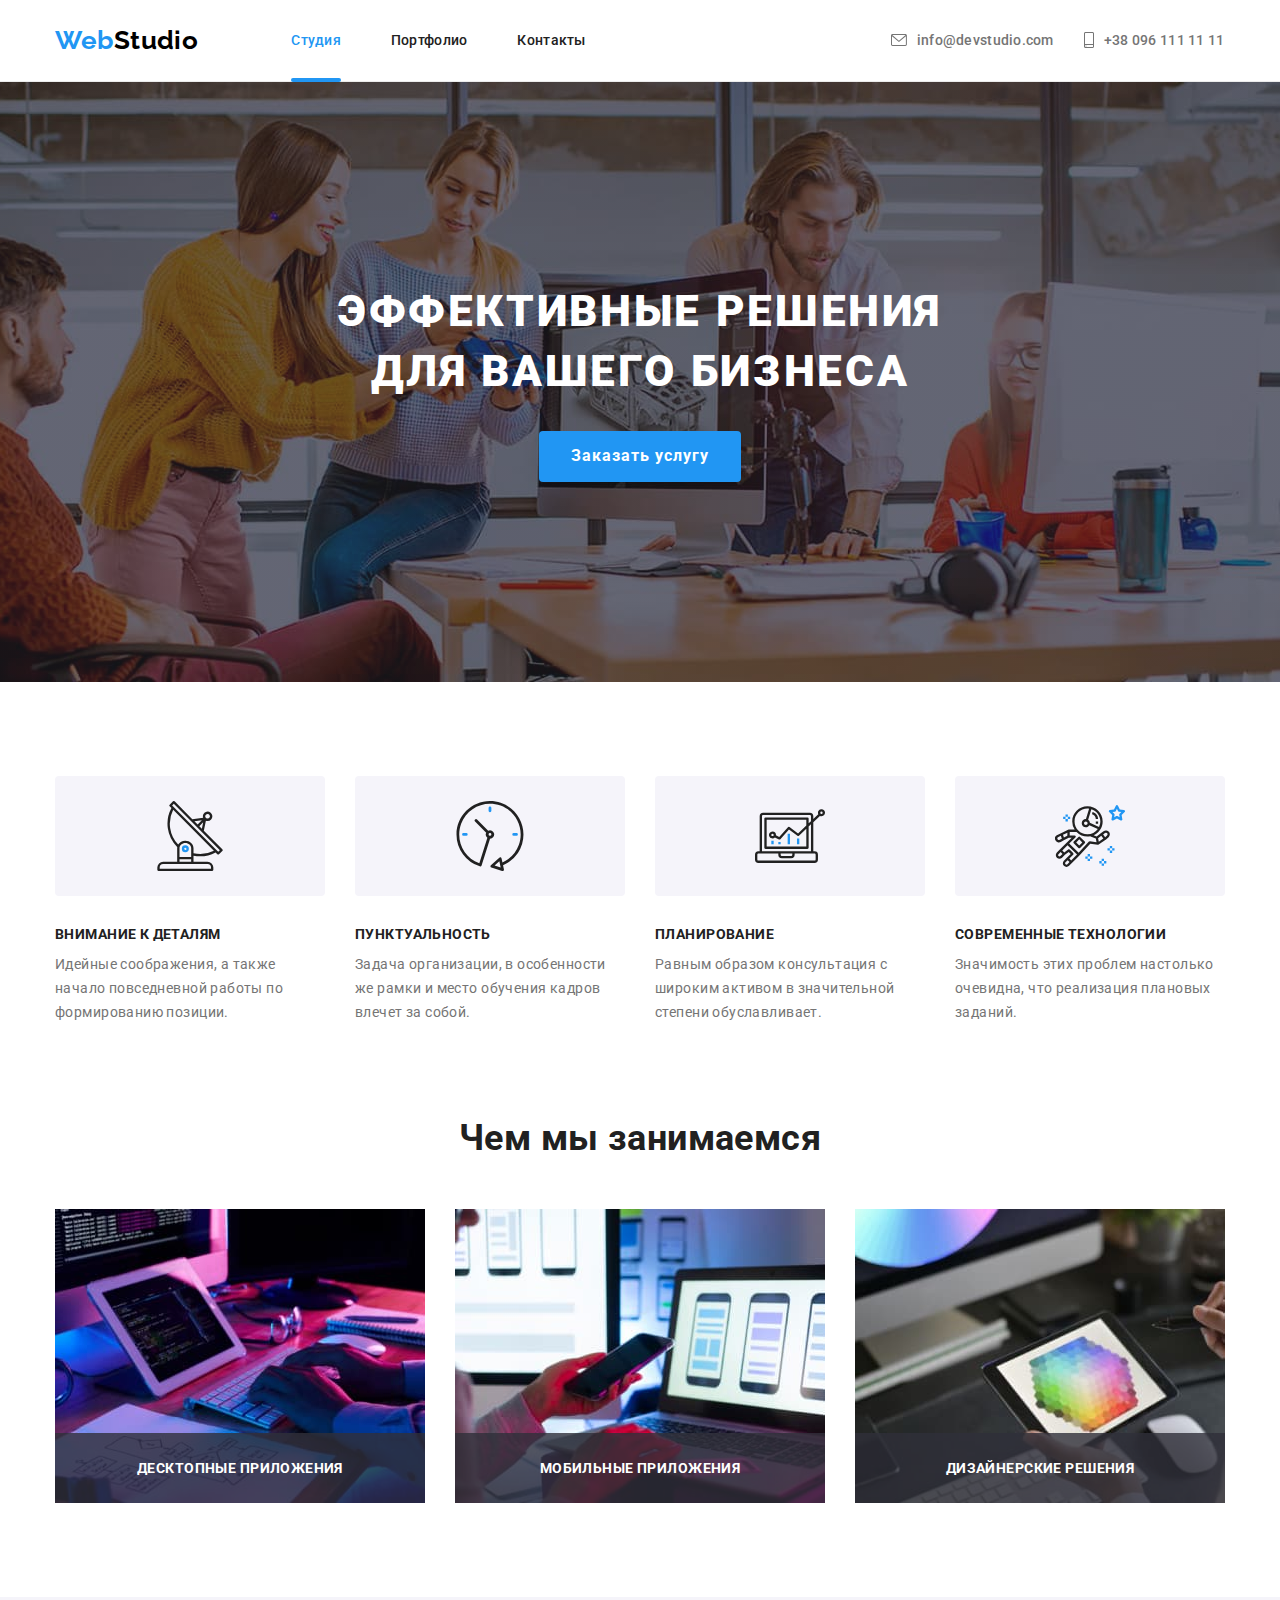
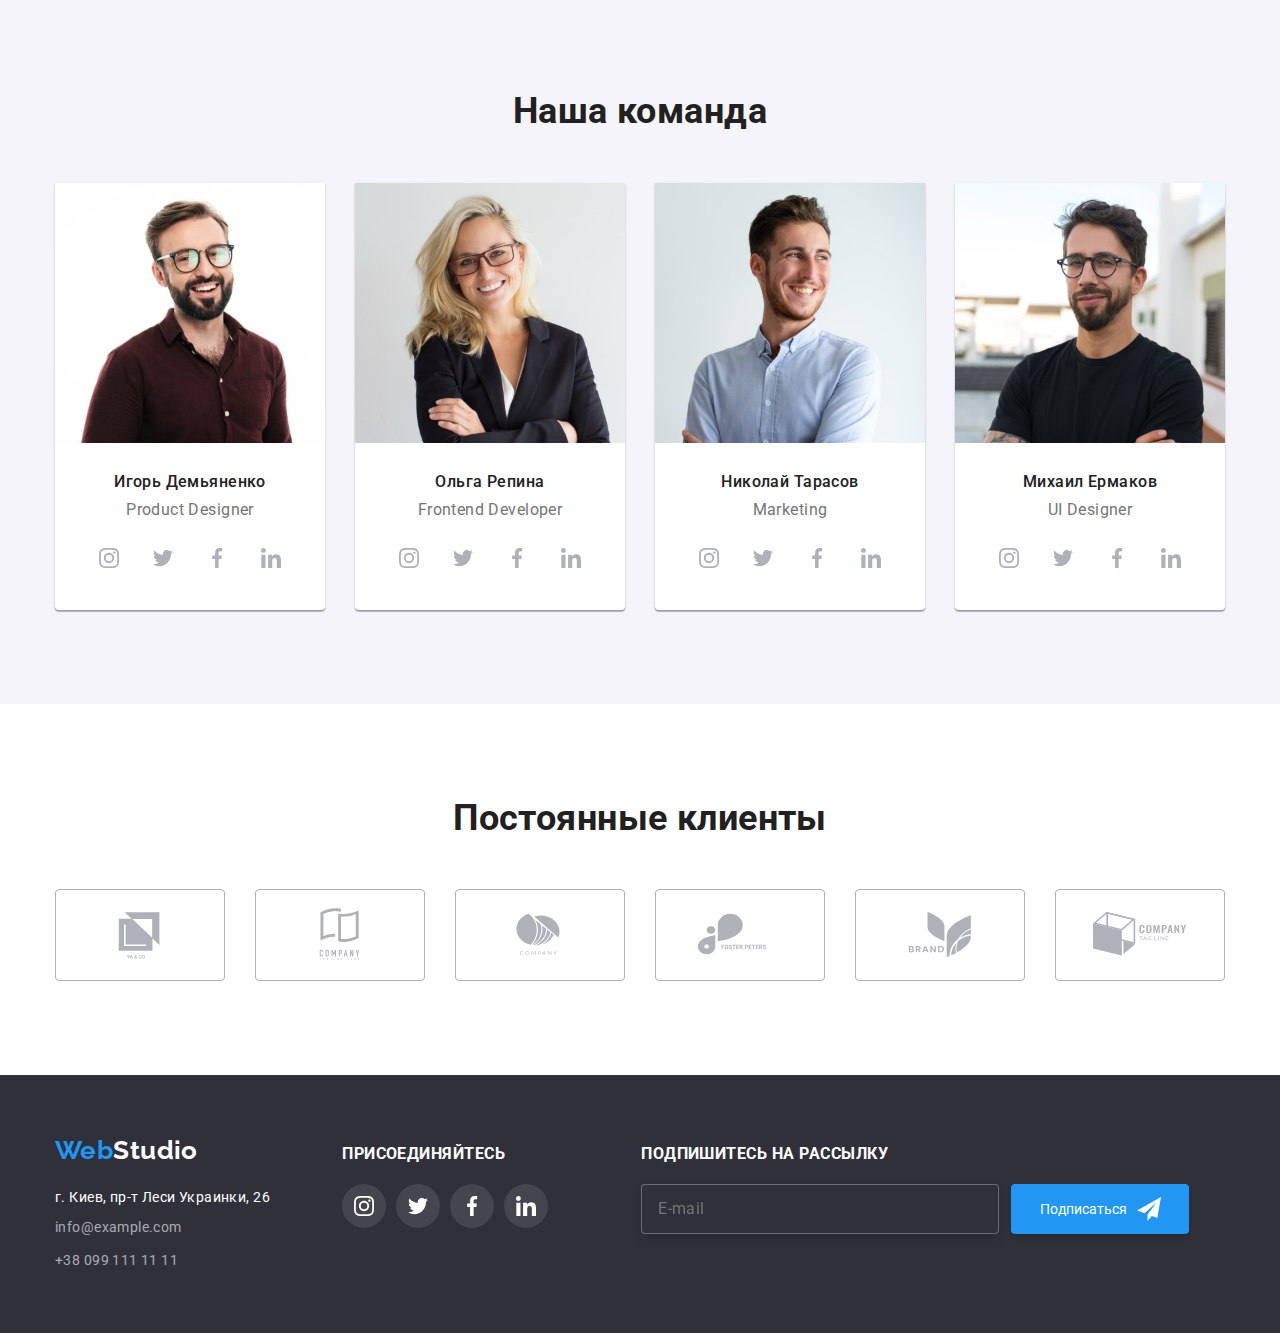
==== commit 14867b4a: "Внесено корекцію в форму в футері" ====
--- a/index.html
+++ b/index.html
@@ -307,6 +307,7 @@
                         <svg class="clients-icon" width="106" height="60">
                             <use href="./images/icons.svg#icon-logo"></use>
                         </svg>
+                       
                     </li>
                     <li class="list clients-items">
                         <svg class="clients-icon" width="106" height="60">
@@ -397,17 +398,17 @@
                 </ul>
             
             </div>
-
-            <div class="subscription">
-            <div class="input-mail">
-                <h3 class="e-mail-input"> Подпишитесь на рассылку</h3>
-                <label  for="email"></label>
-                <input class="mail-in" type="email" placeholder="E-mail">
-            </div>
-            <button class="btn-send" type="submit">Подписаться<svg class="svg-send" width="24" height="24">
-                    <use href="./images/icons.svg#icon-icon-send"></use>
-                </svg></button>
-            </div>
+            <form class="subscription">
+                <div class="input-mail">
+                    <h3 class="e-mail-input"> Подпишитесь на рассылку</h3>
+                    <label for="mail"></label>
+                    <input class="mail-in" type="email" name="email" id="mail" placeholder="E-mail">
+                </div>
+                <button class="btn-send" type="submit">Подписаться<svg class="svg-send" width="24" height="24">
+                        <use href="./images/icons.svg#icon-icon-send"></use>
+                    </svg></button>
+            </form>
+           
             </div>
            
        
@@ -448,13 +449,13 @@
                 </div>
                 <div class="coment data">
                     <label class="text-label" for="coment">Комментарий</label>
-                    <textarea class="inputs input-coment" type="text" name="coment" id="coment" cols="0" rows="0" placeholder="Введите текст"></textarea>
+                    <textarea class="inputs input-coment" name="coment" id="coment" cols="30" rows="3" placeholder="Введите текст"></textarea>
                 </div>
              </div>
             
             <div class="checkbox">
             <input class="checkbox-input visually-hidden" type="checkbox" 
-                   name="checkbox" id="checkbox" checked>
+                   name="checkbox" id="checkbox">
             <span class="checkbox-custom">
             <svg class="checkbox-icon" width="11px" height="8px" >
                 <use href="./images/icons.svg#icon-vector-check"></use>
--- a/css/styles.css
+++ b/css/styles.css
@@ -557,8 +557,8 @@
     box-sizing: border-box;
     border: 1px solid rgba(255, 255, 255, 0.3);
     filter: drop-shadow(0px 4px 4px rgba(0, 0, 0, 0.15));
-     border-radius: 4px;
-   
+    border-radius: 4px;
+    width: 358px;
     height: 50px;
     background-color: var(--footer-color);
     font-size: 16px;
@@ -855,6 +855,9 @@
     line-height: 1.16;
     letter-spacing: 0.01em;
     padding: 12px 16px;
+    resize: none;
+    width: 100%;
+    height: 120px;
 }
 
 .checkbox{
@@ -877,7 +880,7 @@
 }
  
 .checkbox-input:checked + .checkbox-custom {
- outline: transparent;
+ outline: var(--accent-color);
  background-color: var(--accent-color);
 }
 .checkbox-icon{
